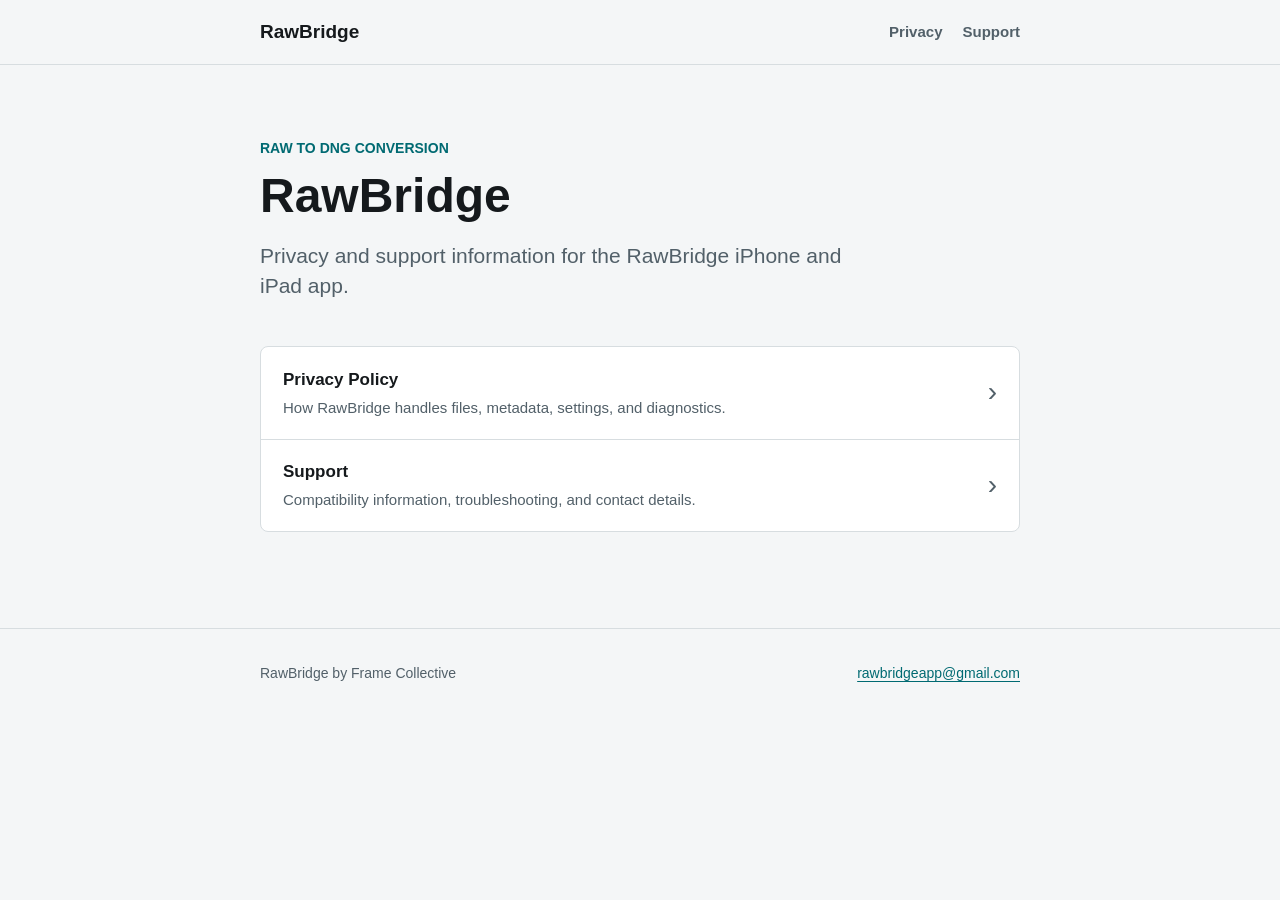
==== index.html @ 0d4dda67 "Add RawBridge privacy and support pages" ====
<!doctype html>
<html lang="en">
<head>
  <meta charset="utf-8">
  <meta name="viewport" content="width=device-width, initial-scale=1">
  <meta name="description" content="Privacy and support information for RawBridge.">
  <title>RawBridge</title>
  <link rel="stylesheet" href="/styles.css">
</head>
<body>
  <header class="site-header">
    <div class="shell header-inner">
      <a class="brand" href="/" aria-label="RawBridge home">RawBridge</a>
      <nav aria-label="Legal and support">
        <a href="/privacy/">Privacy</a>
        <a href="/support/">Support</a>
      </nav>
    </div>
  </header>

  <main class="shell">
    <section class="intro" aria-labelledby="page-title">
      <p class="eyebrow">RAW to DNG conversion</p>
      <h1 id="page-title">RawBridge</h1>
      <p class="lede">Privacy and support information for the RawBridge iPhone and iPad app.</p>
    </section>

    <section class="link-list" aria-label="Information">
      <a class="page-link" href="/privacy/">
        <span>
          <strong>Privacy Policy</strong>
          <small>How RawBridge handles files, metadata, settings, and diagnostics.</small>
        </span>
        <span aria-hidden="true">&rsaquo;</span>
      </a>
      <a class="page-link" href="/support/">
        <span>
          <strong>Support</strong>
          <small>Compatibility information, troubleshooting, and contact details.</small>
        </span>
        <span aria-hidden="true">&rsaquo;</span>
      </a>
    </section>
  </main>

  <footer class="site-footer">
    <div class="shell">
      <p>RawBridge by Frame Collective</p>
      <a href="mailto:rawbridgeapp@gmail.com">rawbridgeapp@gmail.com</a>
    </div>
  </footer>
</body>
</html>
---- styles.css ----
:root {
  color-scheme: light dark;
  --background: #f4f6f7;
  --surface: #ffffff;
  --text: #15191c;
  --secondary: #526069;
  --border: #d7dde0;
  --accent: #006a72;
  --accent-hover: #004f56;
  --header: rgba(244, 246, 247, 0.94);
  --max-width: 760px;
}

* {
  box-sizing: border-box;
}

html {
  min-height: 100%;
  background: var(--background);
}

body {
  min-height: 100vh;
  margin: 0;
  color: var(--text);
  background: var(--background);
  font-family: -apple-system, BlinkMacSystemFont, "Segoe UI", sans-serif;
  font-size: 17px;
  line-height: 1.6;
  letter-spacing: 0;
}

a {
  color: var(--accent);
  text-decoration-thickness: 1px;
  text-underline-offset: 3px;
}

a:hover {
  color: var(--accent-hover);
}

.shell {
  width: min(calc(100% - 40px), var(--max-width));
  margin-inline: auto;
}

.site-header {
  position: sticky;
  z-index: 10;
  top: 0;
  border-bottom: 1px solid var(--border);
  background: var(--header);
  backdrop-filter: blur(16px);
}

.header-inner {
  display: flex;
  min-height: 64px;
  align-items: center;
  justify-content: space-between;
  gap: 24px;
}

.brand {
  color: var(--text);
  font-size: 19px;
  font-weight: 700;
  text-decoration: none;
}

nav {
  display: flex;
  gap: 20px;
}

nav a {
  color: var(--secondary);
  font-size: 15px;
  font-weight: 600;
  text-decoration: none;
}

nav a[aria-current="page"] {
  color: var(--text);
}

.intro,
.document-header {
  padding: 72px 0 44px;
}

.eyebrow {
  margin: 0 0 8px;
  color: var(--accent);
  font-size: 14px;
  font-weight: 700;
  text-transform: uppercase;
}

h1,
h2 {
  margin: 0;
  line-height: 1.2;
}

h1 {
  max-width: 16ch;
  font-size: 48px;
}

h2 {
  margin-bottom: 12px;
  font-size: 24px;
}

.lede {
  max-width: 620px;
  margin: 16px 0 0;
  color: var(--secondary);
  font-size: 21px;
  line-height: 1.45;
}

.link-list {
  overflow: hidden;
  margin-bottom: 96px;
  border: 1px solid var(--border);
  border-radius: 8px;
  background: var(--surface);
}

.page-link {
  display: flex;
  min-height: 92px;
  align-items: center;
  justify-content: space-between;
  gap: 24px;
  padding: 18px 22px;
  color: var(--text);
  text-decoration: none;
}

.page-link + .page-link {
  border-top: 1px solid var(--border);
}

.page-link:hover {
  color: var(--text);
  background: color-mix(in srgb, var(--accent) 6%, transparent);
}

.page-link strong,
.page-link small {
  display: block;
}

.page-link small {
  margin-top: 3px;
  color: var(--secondary);
  font-size: 15px;
}

.page-link > span:last-child {
  color: var(--secondary);
  font-size: 28px;
}

.document {
  padding-bottom: 72px;
}

.document section {
  padding: 30px 0;
  border-top: 1px solid var(--border);
}

.document p {
  margin: 0;
}

.document p + p {
  margin-top: 14px;
}

.steps {
  margin: 0;
  padding-left: 24px;
}

.steps li + li {
  margin-top: 8px;
}

.site-footer {
  border-top: 1px solid var(--border);
  color: var(--secondary);
  font-size: 14px;
}

.site-footer .shell {
  display: flex;
  min-height: 88px;
  align-items: center;
  justify-content: space-between;
  gap: 24px;
}

.site-footer p {
  margin: 0;
}

@media (max-width: 560px) {
  .shell {
    width: min(calc(100% - 32px), var(--max-width));
  }

  .header-inner {
    min-height: 58px;
  }

  nav {
    gap: 14px;
  }

  .intro,
  .document-header {
    padding: 50px 0 34px;
  }

  h1 {
    font-size: 38px;
  }

  .lede {
    font-size: 19px;
  }

  .page-link {
    min-height: 96px;
    padding: 16px 18px;
  }

  .site-footer .shell {
    min-height: 100px;
    align-items: flex-start;
    flex-direction: column;
    justify-content: center;
    gap: 2px;
  }
}

@media (prefers-color-scheme: dark) {
  :root {
    --background: #111517;
    --surface: #181e21;
    --text: #f1f4f5;
    --secondary: #a6b1b7;
    --border: #30383c;
    --accent: #55c8cf;
    --accent-hover: #83dce1;
    --header: rgba(17, 21, 23, 0.94);
  }
}
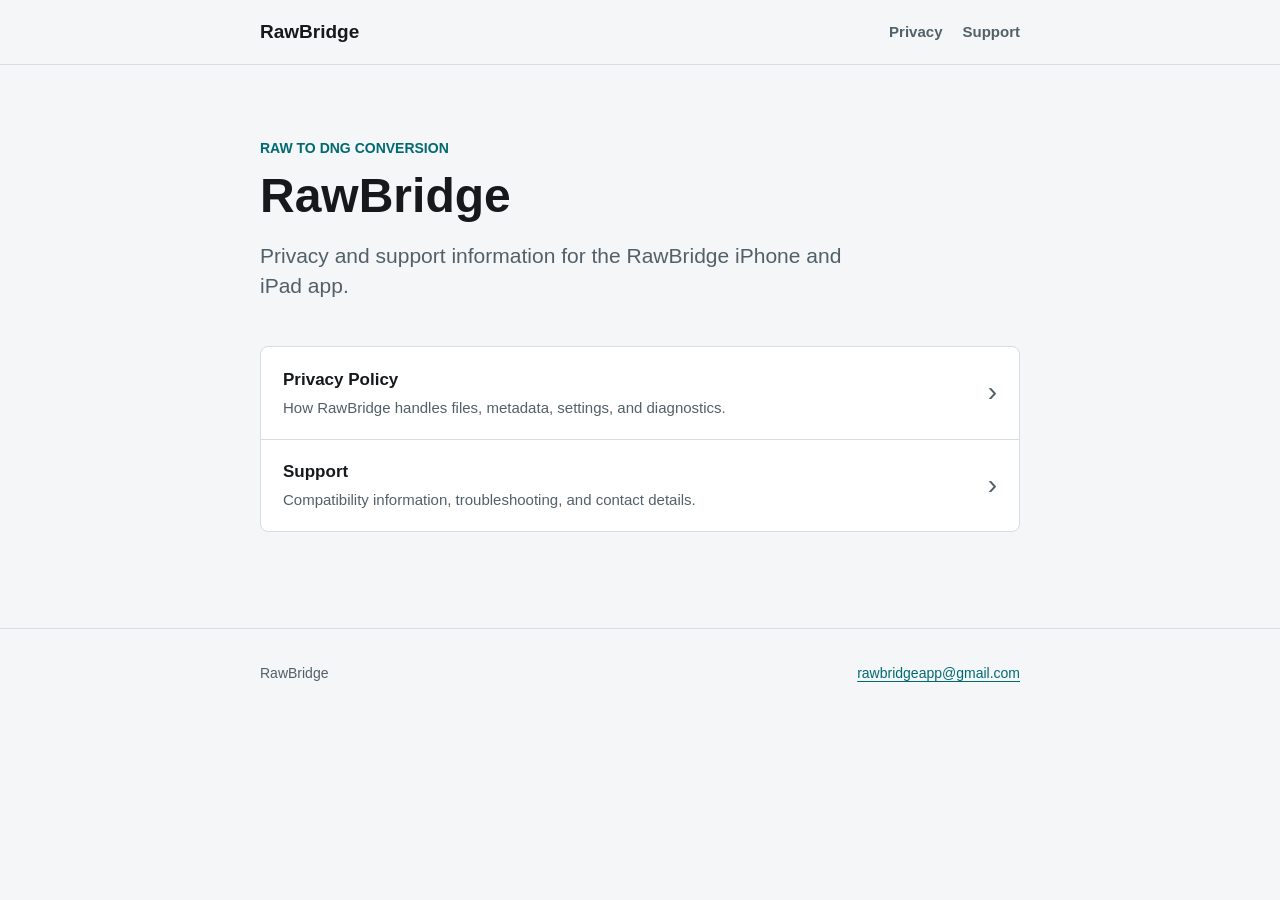
==== commit 2385b205: "Use RawBridge-only public attribution" ====
--- a/index.html
+++ b/index.html
@@ -45,7 +45,7 @@
 
   <footer class="site-footer">
     <div class="shell">
-      <p>RawBridge by Frame Collective</p>
+      <p>RawBridge</p>
       <a href="mailto:rawbridgeapp@gmail.com">rawbridgeapp@gmail.com</a>
     </div>
   </footer>
